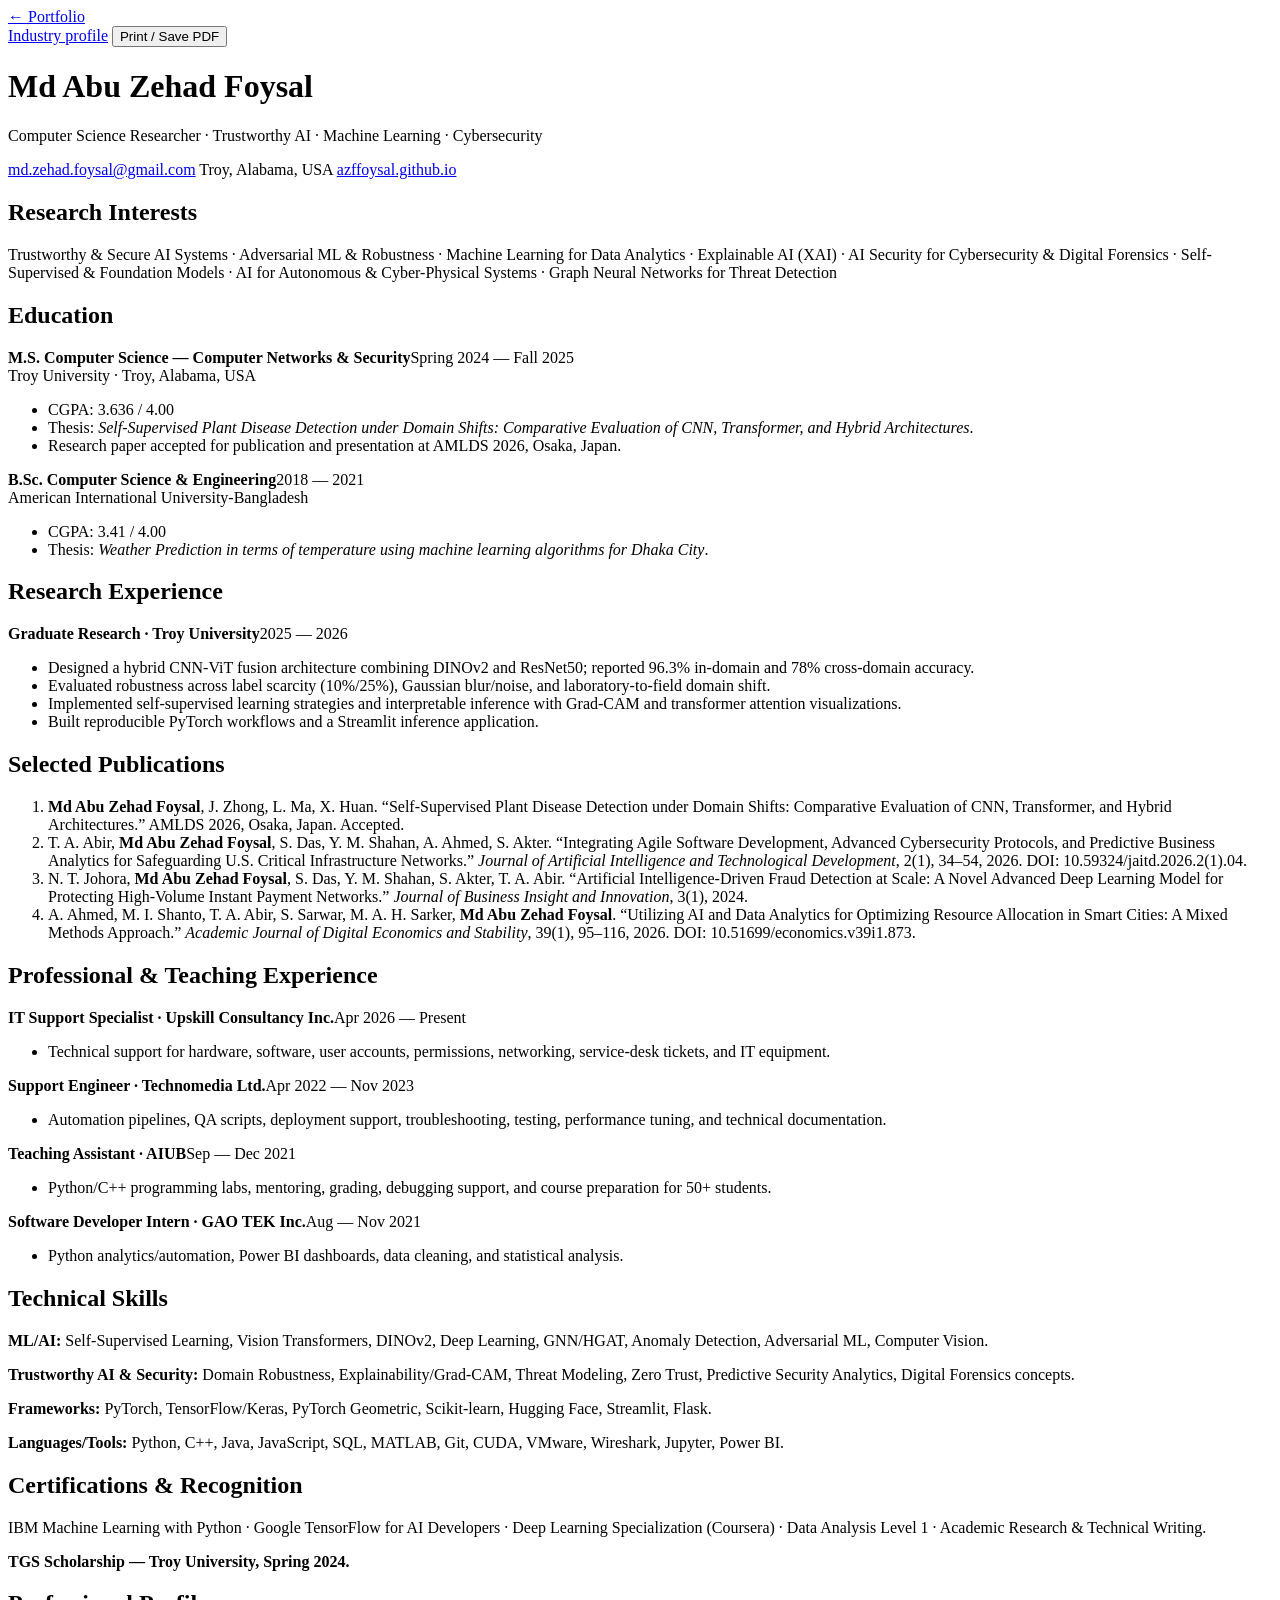
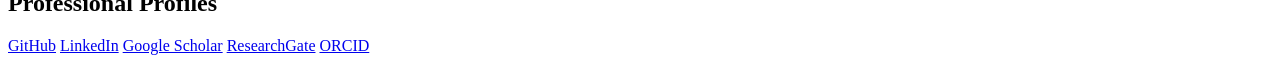
==== cv.html @ 16fb6b19 "Launch personal academic portfolio" ====
<!doctype html>
<html lang="en">
<head>
  <meta charset="utf-8">
  <meta name="viewport" content="width=device-width,initial-scale=1">
  <meta name="description" content="Academic CV of Md Abu Zehad Foysal">
  <link rel="icon" href="assets/img/favicon.svg" type="image/svg+xml">
  <link rel="stylesheet" href="assets/css/document.css">
  <title>Academic CV | Md Abu Zehad Foysal</title>
</head>
<body>
  <header class="doc-toolbar no-print">
    <a href="index.html">← Portfolio</a>
    <div>
      <a href="resume.html">Industry profile</a>
      <button onclick="window.print()">Print / Save PDF</button>
    </div>
  </header>

  <main class="document">
    <header class="doc-head">
      <div>
        <h1>Md Abu Zehad Foysal</h1>
        <p>Computer Science Researcher · Trustworthy AI · Machine Learning · Cybersecurity</p>
      </div>
      <div class="doc-contact">
        <a href="mailto:md.zehad.foysal@gmail.com">md.zehad.foysal@gmail.com</a>
        <span>Troy, Alabama, USA</span>
        <a href="https://azffoysal.github.io/">azffoysal.github.io</a>
      </div>
    </header>

    <section>
      <h2>Research Interests</h2>
      <p>Trustworthy & Secure AI Systems · Adversarial ML & Robustness · Machine Learning for Data Analytics · Explainable AI (XAI) · AI Security for Cybersecurity & Digital Forensics · Self-Supervised & Foundation Models · AI for Autonomous & Cyber-Physical Systems · Graph Neural Networks for Threat Detection</p>
    </section>

    <section>
      <h2>Education</h2>
      <div class="entry">
        <div class="entry-head"><strong>M.S. Computer Science — Computer Networks & Security</strong><span>Spring 2024 — Fall 2025</span></div>
        <div class="sub">Troy University · Troy, Alabama, USA</div>
        <ul>
          <li>CGPA: 3.636 / 4.00</li>
          <li>Thesis: <em>Self-Supervised Plant Disease Detection under Domain Shifts: Comparative Evaluation of CNN, Transformer, and Hybrid Architectures</em>.</li>
          <li>Research paper accepted for publication and presentation at AMLDS 2026, Osaka, Japan.</li>
        </ul>
      </div>

      <div class="entry">
        <div class="entry-head"><strong>B.Sc. Computer Science & Engineering</strong><span>2018 — 2021</span></div>
        <div class="sub">American International University-Bangladesh</div>
        <ul>
          <li>CGPA: 3.41 / 4.00</li>
          <li>Thesis: <em>Weather Prediction in terms of temperature using machine learning algorithms for Dhaka City</em>.</li>
        </ul>
      </div>
    </section>

    <section>
      <h2>Research Experience</h2>
      <div class="entry">
        <div class="entry-head"><strong>Graduate Research · Troy University</strong><span>2025 — 2026</span></div>
        <ul>
          <li>Designed a hybrid CNN-ViT fusion architecture combining DINOv2 and ResNet50; reported 96.3% in-domain and 78% cross-domain accuracy.</li>
          <li>Evaluated robustness across label scarcity (10%/25%), Gaussian blur/noise, and laboratory-to-field domain shift.</li>
          <li>Implemented self-supervised learning strategies and interpretable inference with Grad-CAM and transformer attention visualizations.</li>
          <li>Built reproducible PyTorch workflows and a Streamlit inference application.</li>
        </ul>
      </div>
    </section>

    <section>
      <h2>Selected Publications</h2>
      <ol class="pubs">
        <li><strong>Md Abu Zehad Foysal</strong>, J. Zhong, L. Ma, X. Huan. “Self-Supervised Plant Disease Detection under Domain Shifts: Comparative Evaluation of CNN, Transformer, and Hybrid Architectures.” AMLDS 2026, Osaka, Japan. Accepted.</li>
        <li>T. A. Abir, <strong>Md Abu Zehad Foysal</strong>, S. Das, Y. M. Shahan, A. Ahmed, S. Akter. “Integrating Agile Software Development, Advanced Cybersecurity Protocols, and Predictive Business Analytics for Safeguarding U.S. Critical Infrastructure Networks.” <em>Journal of Artificial Intelligence and Technological Development</em>, 2(1), 34–54, 2026. DOI: 10.59324/jaitd.2026.2(1).04.</li>
        <li>N. T. Johora, <strong>Md Abu Zehad Foysal</strong>, S. Das, Y. M. Shahan, S. Akter, T. A. Abir. “Artificial Intelligence-Driven Fraud Detection at Scale: A Novel Advanced Deep Learning Model for Protecting High-Volume Instant Payment Networks.” <em>Journal of Business Insight and Innovation</em>, 3(1), 2024.</li>
        <li>A. Ahmed, M. I. Shanto, T. A. Abir, S. Sarwar, M. A. H. Sarker, <strong>Md Abu Zehad Foysal</strong>. “Utilizing AI and Data Analytics for Optimizing Resource Allocation in Smart Cities: A Mixed Methods Approach.” <em>Academic Journal of Digital Economics and Stability</em>, 39(1), 95–116, 2026. DOI: 10.51699/economics.v39i1.873.</li>
      </ol>
    </section>

    <section>
      <h2>Professional & Teaching Experience</h2>
      <div class="entry">
        <div class="entry-head"><strong>IT Support Specialist · Upskill Consultancy Inc.</strong><span>Apr 2026 — Present</span></div>
        <ul>
          <li>Technical support for hardware, software, user accounts, permissions, networking, service-desk tickets, and IT equipment.</li>
        </ul>
      </div>
      <div class="entry">
        <div class="entry-head"><strong>Support Engineer · Technomedia Ltd.</strong><span>Apr 2022 — Nov 2023</span></div>
        <ul>
          <li>Automation pipelines, QA scripts, deployment support, troubleshooting, testing, performance tuning, and technical documentation.</li>
        </ul>
      </div>
      <div class="entry">
        <div class="entry-head"><strong>Teaching Assistant · AIUB</strong><span>Sep — Dec 2021</span></div>
        <ul>
          <li>Python/C++ programming labs, mentoring, grading, debugging support, and course preparation for 50+ students.</li>
        </ul>
      </div>
      <div class="entry">
        <div class="entry-head"><strong>Software Developer Intern · GAO TEK Inc.</strong><span>Aug — Nov 2021</span></div>
        <ul>
          <li>Python analytics/automation, Power BI dashboards, data cleaning, and statistical analysis.</li>
        </ul>
      </div>
    </section>

    <section>
      <h2>Technical Skills</h2>
      <p><strong>ML/AI:</strong> Self-Supervised Learning, Vision Transformers, DINOv2, Deep Learning, GNN/HGAT, Anomaly Detection, Adversarial ML, Computer Vision.</p>
      <p><strong>Trustworthy AI & Security:</strong> Domain Robustness, Explainability/Grad-CAM, Threat Modeling, Zero Trust, Predictive Security Analytics, Digital Forensics concepts.</p>
      <p><strong>Frameworks:</strong> PyTorch, TensorFlow/Keras, PyTorch Geometric, Scikit-learn, Hugging Face, Streamlit, Flask.</p>
      <p><strong>Languages/Tools:</strong> Python, C++, Java, JavaScript, SQL, MATLAB, Git, CUDA, VMware, Wireshark, Jupyter, Power BI.</p>
    </section>

    <section>
      <h2>Certifications & Recognition</h2>
      <p>IBM Machine Learning with Python · Google TensorFlow for AI Developers · Deep Learning Specialization (Coursera) · Data Analysis Level 1 · Academic Research & Technical Writing.</p>
      <p><strong>TGS Scholarship — Troy University, Spring 2024.</strong></p>
    </section>

    <section>
      <h2>Professional Profiles</h2>
      <p class="links">
        <a href="https://github.com/AzfFoysal">GitHub</a>
        <a href="https://www.linkedin.com/in/azffoysal/">LinkedIn</a>
        <a href="https://scholar.google.com/citations?user=mBygL6QAAAAJ&hl=en">Google Scholar</a>
        <a href="https://www.researchgate.net/profile/Md-Abu-Zehad-Foysal">ResearchGate</a>
        <a href="https://orcid.org/0009-0006-9766-6598">ORCID</a>
      </p>
    </section>
  </main>
</body>
</html>
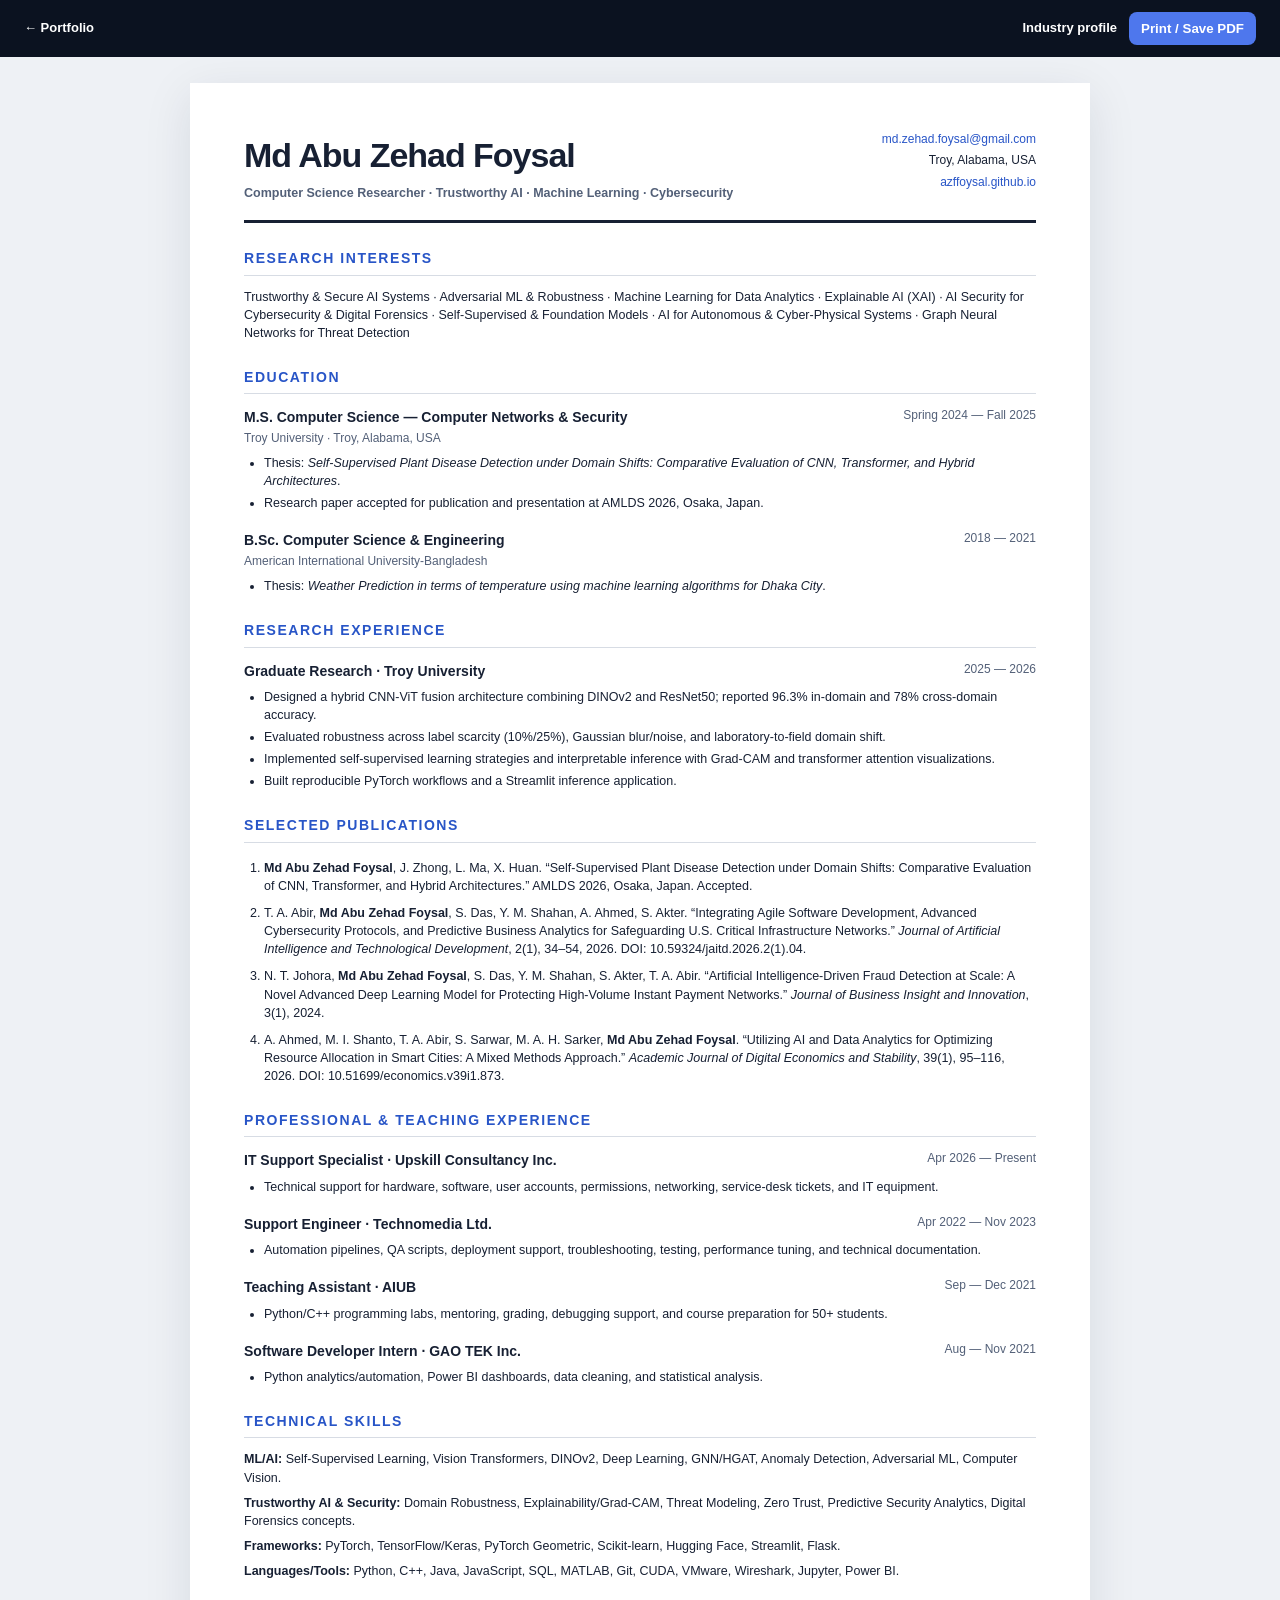
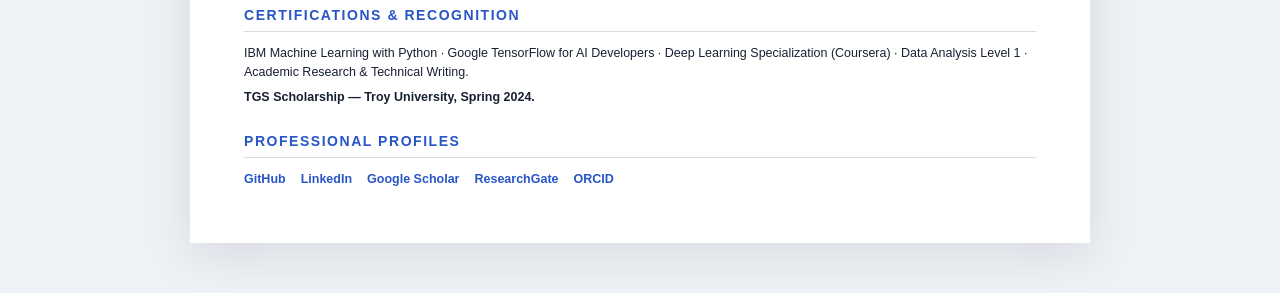
==== commit c7158d83: "Update cv.html" ====
--- a/cv.html
+++ b/cv.html
@@ -41,7 +41,7 @@
         <div class="entry-head"><strong>M.S. Computer Science — Computer Networks & Security</strong><span>Spring 2024 — Fall 2025</span></div>
         <div class="sub">Troy University · Troy, Alabama, USA</div>
         <ul>
-          <li>CGPA: 3.636 / 4.00</li>
+          
           <li>Thesis: <em>Self-Supervised Plant Disease Detection under Domain Shifts: Comparative Evaluation of CNN, Transformer, and Hybrid Architectures</em>.</li>
           <li>Research paper accepted for publication and presentation at AMLDS 2026, Osaka, Japan.</li>
         </ul>
@@ -51,7 +51,7 @@
         <div class="entry-head"><strong>B.Sc. Computer Science & Engineering</strong><span>2018 — 2021</span></div>
         <div class="sub">American International University-Bangladesh</div>
         <ul>
-          <li>CGPA: 3.41 / 4.00</li>
+          
           <li>Thesis: <em>Weather Prediction in terms of temperature using machine learning algorithms for Dhaka City</em>.</li>
         </ul>
       </div>
--- a/assets/css/document.css
+++ b/assets/css/document.css
@@ -0,0 +1 @@
+*{box-sizing:border-box}html{background:#eef1f5}body{margin:0;color:#172033;font-family:Arial,Helvetica,sans-serif;line-height:1.45}.doc-toolbar{position:sticky;top:0;z-index:5;display:flex;justify-content:space-between;align-items:center;padding:12px 24px;background:#0b1220;color:#fff}.doc-toolbar a{color:#fff;text-decoration:none;font-weight:700;font-size:13px}.doc-toolbar div{display:flex;gap:12px;align-items:center}.doc-toolbar button{border:0;background:#4e77ed;color:#fff;padding:9px 12px;border-radius:8px;font-weight:700;cursor:pointer}.document{width:min(900px,calc(100% - 26px));margin:26px auto 50px;background:#fff;padding:48px 54px;box-shadow:0 12px 45px rgba(20,31,55,.10)}.doc-head{display:flex;justify-content:space-between;gap:28px;border-bottom:3px solid #172033;padding-bottom:18px}.doc-head h1{font-size:34px;margin:0 0 4px;letter-spacing:-.03em}.doc-head p{margin:0;color:#536078;font-weight:700}.doc-contact{display:flex;flex-direction:column;align-items:flex-end;font-size:12px;gap:4px}.doc-contact a{color:#2855c7;text-decoration:none}section{margin-top:25px}h2{font-size:14px;text-transform:uppercase;letter-spacing:.11em;margin:0 0 12px;color:#2855c7;border-bottom:1px solid #d7dce4;padding-bottom:6px}.entry{margin:13px 0 18px}.entry-head{display:flex;justify-content:space-between;gap:18px;font-size:14px}.entry-head span{white-space:nowrap;color:#536078;font-size:12px}.sub{font-size:12px;color:#536078;margin-top:2px}p,li{font-size:12.5px}p{margin:7px 0}ul{margin:7px 0;padding-left:20px}li{margin:4px 0}.pubs{padding-left:20px}.pubs li{margin:9px 0}.links{display:flex;gap:15px;flex-wrap:wrap}.links a{color:#2855c7;font-weight:700;text-decoration:none}@media(max-width:700px){.document{padding:28px 22px}.doc-head{flex-direction:column}.doc-contact{align-items:flex-start}.entry-head{flex-direction:column;gap:2px}.doc-toolbar{padding:10px 13px}.doc-toolbar div a{display:none}}@media print{@page{size:letter;margin:.55in}html{background:#fff}.no-print{display:none!important}.document{width:auto;margin:0;padding:0;box-shadow:none}.doc-head h1{font-size:28px}section{break-inside:avoid;margin-top:16px}p,li{font-size:10.5pt}.entry-head{font-size:11pt}.entry-head span,.sub,.doc-contact{font-size:9.5pt}}
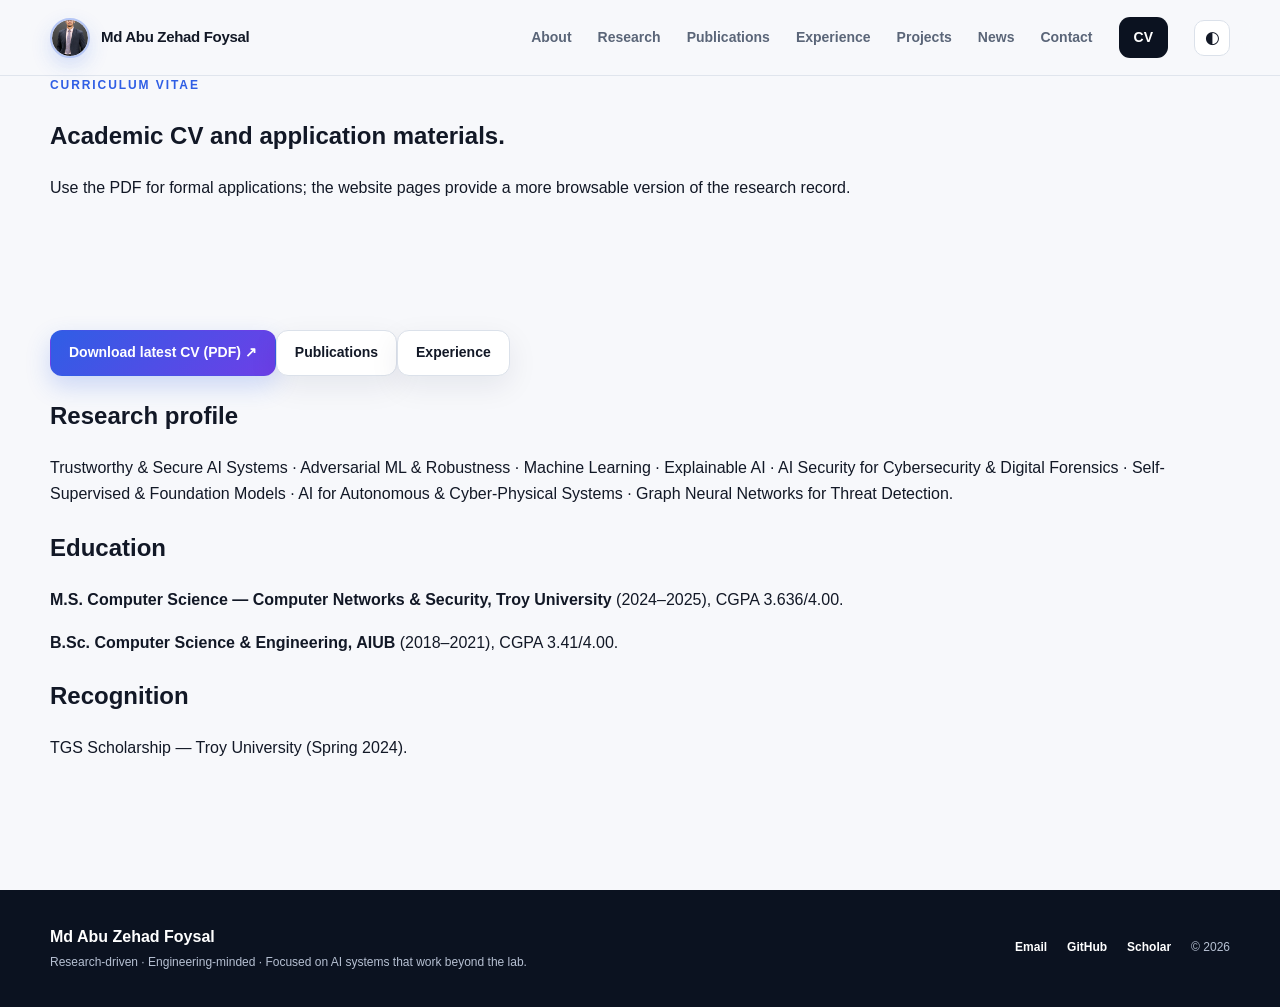
==== commit c2d61344: "Add files via upload" ====
--- a/cv.html
+++ b/cv.html
@@ -1,137 +1,15 @@
 <!doctype html>
-<html lang="en">
+<html lang="en" data-theme="light">
 <head>
-  <meta charset="utf-8">
-  <meta name="viewport" content="width=device-width,initial-scale=1">
-  <meta name="description" content="Academic CV of Md Abu Zehad Foysal">
-  <link rel="icon" href="assets/img/favicon.svg" type="image/svg+xml">
-  <link rel="stylesheet" href="assets/css/document.css">
-  <title>Academic CV | Md Abu Zehad Foysal</title>
-</head>
-<body>
-  <header class="doc-toolbar no-print">
-    <a href="index.html">← Portfolio</a>
-    <div>
-      <a href="resume.html">Industry profile</a>
-      <button onclick="window.print()">Print / Save PDF</button>
-    </div>
-  </header>
-
-  <main class="document">
-    <header class="doc-head">
-      <div>
-        <h1>Md Abu Zehad Foysal</h1>
-        <p>Computer Science Researcher · Trustworthy AI · Machine Learning · Cybersecurity</p>
-      </div>
-      <div class="doc-contact">
-        <a href="mailto:md.zehad.foysal@gmail.com">md.zehad.foysal@gmail.com</a>
-        <span>Troy, Alabama, USA</span>
-        <a href="https://azffoysal.github.io/">azffoysal.github.io</a>
-      </div>
-    </header>
-
-    <section>
-      <h2>Research Interests</h2>
-      <p>Trustworthy & Secure AI Systems · Adversarial ML & Robustness · Machine Learning for Data Analytics · Explainable AI (XAI) · AI Security for Cybersecurity & Digital Forensics · Self-Supervised & Foundation Models · AI for Autonomous & Cyber-Physical Systems · Graph Neural Networks for Threat Detection</p>
-    </section>
-
-    <section>
-      <h2>Education</h2>
-      <div class="entry">
-        <div class="entry-head"><strong>M.S. Computer Science — Computer Networks & Security</strong><span>Spring 2024 — Fall 2025</span></div>
-        <div class="sub">Troy University · Troy, Alabama, USA</div>
-        <ul>
-          
-          <li>Thesis: <em>Self-Supervised Plant Disease Detection under Domain Shifts: Comparative Evaluation of CNN, Transformer, and Hybrid Architectures</em>.</li>
-          <li>Research paper accepted for publication and presentation at AMLDS 2026, Osaka, Japan.</li>
-        </ul>
-      </div>
-
-      <div class="entry">
-        <div class="entry-head"><strong>B.Sc. Computer Science & Engineering</strong><span>2018 — 2021</span></div>
-        <div class="sub">American International University-Bangladesh</div>
-        <ul>
-          
-          <li>Thesis: <em>Weather Prediction in terms of temperature using machine learning algorithms for Dhaka City</em>.</li>
-        </ul>
-      </div>
-    </section>
-
-    <section>
-      <h2>Research Experience</h2>
-      <div class="entry">
-        <div class="entry-head"><strong>Graduate Research · Troy University</strong><span>2025 — 2026</span></div>
-        <ul>
-          <li>Designed a hybrid CNN-ViT fusion architecture combining DINOv2 and ResNet50; reported 96.3% in-domain and 78% cross-domain accuracy.</li>
-          <li>Evaluated robustness across label scarcity (10%/25%), Gaussian blur/noise, and laboratory-to-field domain shift.</li>
-          <li>Implemented self-supervised learning strategies and interpretable inference with Grad-CAM and transformer attention visualizations.</li>
-          <li>Built reproducible PyTorch workflows and a Streamlit inference application.</li>
-        </ul>
-      </div>
-    </section>
-
-    <section>
-      <h2>Selected Publications</h2>
-      <ol class="pubs">
-        <li><strong>Md Abu Zehad Foysal</strong>, J. Zhong, L. Ma, X. Huan. “Self-Supervised Plant Disease Detection under Domain Shifts: Comparative Evaluation of CNN, Transformer, and Hybrid Architectures.” AMLDS 2026, Osaka, Japan. Accepted.</li>
-        <li>T. A. Abir, <strong>Md Abu Zehad Foysal</strong>, S. Das, Y. M. Shahan, A. Ahmed, S. Akter. “Integrating Agile Software Development, Advanced Cybersecurity Protocols, and Predictive Business Analytics for Safeguarding U.S. Critical Infrastructure Networks.” <em>Journal of Artificial Intelligence and Technological Development</em>, 2(1), 34–54, 2026. DOI: 10.59324/jaitd.2026.2(1).04.</li>
-        <li>N. T. Johora, <strong>Md Abu Zehad Foysal</strong>, S. Das, Y. M. Shahan, S. Akter, T. A. Abir. “Artificial Intelligence-Driven Fraud Detection at Scale: A Novel Advanced Deep Learning Model for Protecting High-Volume Instant Payment Networks.” <em>Journal of Business Insight and Innovation</em>, 3(1), 2024.</li>
-        <li>A. Ahmed, M. I. Shanto, T. A. Abir, S. Sarwar, M. A. H. Sarker, <strong>Md Abu Zehad Foysal</strong>. “Utilizing AI and Data Analytics for Optimizing Resource Allocation in Smart Cities: A Mixed Methods Approach.” <em>Academic Journal of Digital Economics and Stability</em>, 39(1), 95–116, 2026. DOI: 10.51699/economics.v39i1.873.</li>
-      </ol>
-    </section>
-
-    <section>
-      <h2>Professional & Teaching Experience</h2>
-      <div class="entry">
-        <div class="entry-head"><strong>IT Support Specialist · Upskill Consultancy Inc.</strong><span>Apr 2026 — Present</span></div>
-        <ul>
-          <li>Technical support for hardware, software, user accounts, permissions, networking, service-desk tickets, and IT equipment.</li>
-        </ul>
-      </div>
-      <div class="entry">
-        <div class="entry-head"><strong>Support Engineer · Technomedia Ltd.</strong><span>Apr 2022 — Nov 2023</span></div>
-        <ul>
-          <li>Automation pipelines, QA scripts, deployment support, troubleshooting, testing, performance tuning, and technical documentation.</li>
-        </ul>
-      </div>
-      <div class="entry">
-        <div class="entry-head"><strong>Teaching Assistant · AIUB</strong><span>Sep — Dec 2021</span></div>
-        <ul>
-          <li>Python/C++ programming labs, mentoring, grading, debugging support, and course preparation for 50+ students.</li>
-        </ul>
-      </div>
-      <div class="entry">
-        <div class="entry-head"><strong>Software Developer Intern · GAO TEK Inc.</strong><span>Aug — Nov 2021</span></div>
-        <ul>
-          <li>Python analytics/automation, Power BI dashboards, data cleaning, and statistical analysis.</li>
-        </ul>
-      </div>
-    </section>
-
-    <section>
-      <h2>Technical Skills</h2>
-      <p><strong>ML/AI:</strong> Self-Supervised Learning, Vision Transformers, DINOv2, Deep Learning, GNN/HGAT, Anomaly Detection, Adversarial ML, Computer Vision.</p>
-      <p><strong>Trustworthy AI & Security:</strong> Domain Robustness, Explainability/Grad-CAM, Threat Modeling, Zero Trust, Predictive Security Analytics, Digital Forensics concepts.</p>
-      <p><strong>Frameworks:</strong> PyTorch, TensorFlow/Keras, PyTorch Geometric, Scikit-learn, Hugging Face, Streamlit, Flask.</p>
-      <p><strong>Languages/Tools:</strong> Python, C++, Java, JavaScript, SQL, MATLAB, Git, CUDA, VMware, Wireshark, Jupyter, Power BI.</p>
-    </section>
-
-    <section>
-      <h2>Certifications & Recognition</h2>
-      <p>IBM Machine Learning with Python · Google TensorFlow for AI Developers · Deep Learning Specialization (Coursera) · Data Analysis Level 1 · Academic Research & Technical Writing.</p>
-      <p><strong>TGS Scholarship — Troy University, Spring 2024.</strong></p>
-    </section>
-
-    <section>
-      <h2>Professional Profiles</h2>
-      <p class="links">
-        <a href="https://github.com/AzfFoysal">GitHub</a>
-        <a href="https://www.linkedin.com/in/azffoysal/">LinkedIn</a>
-        <a href="https://scholar.google.com/citations?user=mBygL6QAAAAJ&hl=en">Google Scholar</a>
-        <a href="https://www.researchgate.net/profile/Md-Abu-Zehad-Foysal">ResearchGate</a>
-        <a href="https://orcid.org/0009-0006-9766-6598">ORCID</a>
-      </p>
-    </section>
-  </main>
-</body>
-</html>
+<meta charset="utf-8"><meta name="viewport" content="width=device-width,initial-scale=1">
+<meta name="theme-color" content="#0b1220"><meta name="description" content="Academic CV and downloadable résumé of Md Abu Zehad Foysal."><meta name="author" content="Md Abu Zehad Foysal">
+<meta property="og:title" content="CV | Md Abu Zehad Foysal"><meta property="og:description" content="Academic CV and downloadable résumé of Md Abu Zehad Foysal."><meta property="og:type" content="website"><meta property="og:image" content="https://azffoysal.github.io/assets/img/md-abu-zehad-foysal.png">
+<link rel="icon" href="assets/img/favicon.svg" type="image/svg+xml"><link rel="stylesheet" href="assets/css/styles.css?v=20261118"><title>CV | Md Abu Zehad Foysal</title>
+</head><body data-page="cv"><a class="skip-link" href="#main">Skip to content</a>
+<header class="site-header"><div class="nav-wrap container">
+<a class="brand" href="index.html" aria-label="Md Abu Zehad Foysal — About"><span class="brand-mark"><img src="assets/img/md-abu-zehad-foysal.png" alt=""></span><span class="brand-text">Md Abu Zehad Foysal</span></a>
+<button class="nav-toggle" type="button" aria-expanded="false" aria-controls="site-nav" aria-label="Open navigation"><span></span><span></span><span></span></button>
+<nav class="site-nav" id="site-nav" aria-label="Primary navigation"><a data-nav="about" href="index.html">About</a><a data-nav="research" href="research.html">Research</a><a data-nav="publications" href="publications.html">Publications</a><a data-nav="experience" href="experience.html">Experience</a><a data-nav="projects" href="projects.html">Projects</a><a data-nav="news" href="news.html">News</a><a data-nav="contact" href="contact.html">Contact</a><a class="nav-cv" href="cv.html">CV</a><button class="theme-toggle" type="button" aria-label="Toggle light and dark theme">◐</button></nav>
+</div></header><main id="main"><section class="page-hero"><div class="container"><p class="eyebrow">Curriculum Vitae</p><h1>Academic CV and application materials.</h1><p class="page-lead">Use the PDF for formal applications; the website pages provide a more browsable version of the research record.</p></div></section>
+<section class="section"><div class="container"><div class="cv-actions"><a class="btn btn-primary" href="assets/docs/Zehad_Foysal_CV.pdf" target="_blank">Download latest CV (PDF) ↗</a><a class="btn btn-secondary" href="publications.html">Publications</a><a class="btn btn-secondary" href="experience.html">Experience</a></div><div class="cv-summary"><h2>Research profile</h2><p>Trustworthy & Secure AI Systems · Adversarial ML & Robustness · Machine Learning · Explainable AI · AI Security for Cybersecurity & Digital Forensics · Self-Supervised & Foundation Models · AI for Autonomous & Cyber-Physical Systems · Graph Neural Networks for Threat Detection.</p><h2>Education</h2><p><strong>M.S. Computer Science — Computer Networks & Security, Troy University</strong> (2024–2025), CGPA 3.636/4.00.</p><p><strong>B.Sc. Computer Science & Engineering, AIUB</strong> (2018–2021), CGPA 3.41/4.00.</p><h2>Recognition</h2><p>TGS Scholarship — Troy University (Spring 2024).</p></div></div></section>
+</main><footer class="site-footer"><div class="container footer-inner"><div><strong>Md Abu Zehad Foysal</strong><p>Research-driven · Engineering-minded · Focused on AI systems that work beyond the lab.</p></div><div class="footer-right"><a href="mailto:md.zehad.foysal@gmail.com">Email</a><a href="https://github.com/AzfFoysal" target="_blank" rel="noopener">GitHub</a><a href="https://scholar.google.com/citations?user=mBygL6QAAAAJ&hl=en" target="_blank" rel="noopener">Scholar</a><span>© <span id="year"></span></span></div></div></footer><script src="assets/js/main.js?v=20261118"></script></body></html>
--- a/assets/css/styles.css
+++ b/assets/css/styles.css
@@ -0,0 +1,373 @@
+/* ---------- Design tokens ---------- */
+:root {
+  --bg: #f7f8fb;
+  --surface: #ffffff;
+  --surface-2: #f0f3f8;
+  --text: #121826;
+  --muted: #5a6578;
+  --line: #dbe1ea;
+  --primary: #2f5ee5;
+  --primary-2: #6d3fe7;
+  --dark: #0b1220;
+  --dark-2: #111a2d;
+  --dark-text: #f5f7fb;
+  --dark-muted: #b6c0d2;
+  --success: #14966c;
+  --shadow: 0 18px 60px rgba(13, 28, 60, .10);
+  --shadow-sm: 0 10px 30px rgba(13, 28, 60, .08);
+  --radius: 22px;
+  --radius-sm: 14px;
+  --max: 1180px;
+  --header-h: 76px;
+}
+
+html[data-theme="dark"] {
+  --bg: #0c111b;
+  --surface: #111827;
+  --surface-2: #151d2c;
+  --text: #f3f6fb;
+  --muted: #a9b4c7;
+  --line: #273246;
+  --primary: #7da1ff;
+  --primary-2: #a786ff;
+  --shadow: 0 18px 60px rgba(0,0,0,.35);
+  --shadow-sm: 0 10px 30px rgba(0,0,0,.30);
+}
+
+* { box-sizing: border-box; }
+html { scroll-behavior: smooth; scroll-padding-top: calc(var(--header-h) + 18px); }
+.page-top-anchor { position: absolute; top: 0; left: 0; width: 1px; height: 1px; pointer-events: none; }
+body {
+  margin: 0;
+  font-family: Inter, ui-sans-serif, -apple-system, BlinkMacSystemFont, "Segoe UI", Roboto, Helvetica, Arial, sans-serif;
+  background: var(--bg);
+  color: var(--text);
+  line-height: 1.65;
+  -webkit-font-smoothing: antialiased;
+}
+img { max-width: 100%; display: block; }
+a { color: inherit; text-decoration: none; }
+button, a { -webkit-tap-highlight-color: transparent; }
+::selection { background: rgba(47, 94, 229, .18); }
+
+.container { width: min(var(--max), calc(100% - 40px)); margin-inline: auto; }
+.section { position: relative; padding: 112px 0; overflow: hidden; }
+.section-soft { background: var(--surface-2); }
+.section-dark { background: var(--dark); color: var(--dark-text); }
+.center { text-align: center; margin-top: 40px; }
+
+.skip-link {
+  position: fixed; left: 16px; top: -80px; z-index: 9999;
+  background: var(--dark); color: white; padding: 10px 14px; border-radius: 10px;
+}
+.skip-link:focus { top: 16px; }
+
+.site-header {
+  position: sticky; top: 0; z-index: 1000; height: var(--header-h);
+  background: color-mix(in srgb, var(--bg) 86%, transparent);
+  border-bottom: 1px solid color-mix(in srgb, var(--line) 80%, transparent);
+  backdrop-filter: blur(18px);
+}
+.nav-wrap { height: 100%; display: flex; align-items: center; justify-content: space-between; }
+.brand { display: flex; align-items: center; gap: 11px; font-weight: 800; letter-spacing: -.02em; }
+.brand-mark {
+  display: inline-block; width: 40px; height: 40px; border-radius: 50%; overflow: hidden;
+  background: var(--surface-2); border: 2px solid color-mix(in srgb, var(--primary) 35%, var(--surface));
+  box-shadow: 0 8px 20px rgba(47, 94, 229, .18); flex: 0 0 auto;
+}
+.brand-mark img {
+  width: 100%;
+  height: 100%;
+  object-fit: cover;
+  object-position: 50% 80%;
+  border-radius: 50%;
+}
+.brand-text { font-size: 15px; }
+.site-nav { display: flex; align-items: center; gap: 26px; font-size: 14px; font-weight: 650; }
+.site-nav a { color: var(--muted); transition: color .2s ease; }
+.site-nav a:hover, .site-nav a.active { color: var(--text); }
+.site-nav .nav-cv {
+  color: white; background: var(--dark); padding: 9px 15px; border-radius: 11px;
+}
+html[data-theme="dark"] .site-nav .nav-cv { color: var(--dark); background: white; }
+.theme-toggle {
+  width: 36px; height: 36px; border-radius: 10px; border: 1px solid var(--line);
+  color: var(--text); background: var(--surface); cursor: pointer; font-size: 17px;
+}
+.nav-toggle { display: none; background: transparent; border: 0; padding: 6px; cursor: pointer; }
+.nav-toggle span { display: block; width: 24px; height: 2px; background: var(--text); margin: 5px; border-radius: 2px; }
+
+.hero { padding-top: 86px; min-height: 760px; display: grid; align-items: center; }
+.hero-grid { display: grid; grid-template-columns: 1.2fr .8fr; align-items: center; gap: 76px; position: relative; z-index: 1; }
+.hero-glow {
+  position: absolute; border-radius: 50%; filter: blur(2px); opacity: .55; pointer-events: none;
+}
+.hero-glow-1 {
+  width: 560px; height: 560px; right: -220px; top: -150px;
+  background: radial-gradient(circle, rgba(47,94,229,.18), transparent 68%);
+}
+.hero-glow-2 {
+  width: 520px; height: 520px; left: -260px; bottom: -200px;
+  background: radial-gradient(circle, rgba(109,63,231,.12), transparent 70%);
+}
+.eyebrow {
+  margin: 0 0 14px; color: var(--primary); text-transform: uppercase; letter-spacing: .16em;
+  font-size: 12px; font-weight: 800;
+}
+.hero h1, .section-heading h2 {
+  margin: 0; letter-spacing: -.045em; line-height: 1.04;
+}
+.hero h1 { font-size: clamp(48px, 7vw, 82px); max-width: 880px; }
+.hero h1 span {
+  background: linear-gradient(135deg, var(--primary), var(--primary-2));
+  -webkit-background-clip: text; background-clip: text; color: transparent;
+}
+.hero-role { margin: 16px 0 0; font-size: 23px; font-weight: 720; color: var(--muted); }
+.hero-lead { max-width: 730px; margin: 24px 0; color: var(--muted); font-size: 18px; }
+.availability {
+  display: inline-flex; align-items: flex-start; gap: 10px; max-width: 720px;
+  color: var(--muted); font-size: 14px; margin-bottom: 28px;
+}
+.status-dot {
+  width: 10px; height: 10px; border-radius: 50%; background: var(--success); margin-top: 6px;
+  box-shadow: 0 0 0 5px color-mix(in srgb, var(--success) 16%, transparent);
+}
+.hero-actions { display: flex; flex-wrap: wrap; gap: 12px; margin: 0 0 24px; }
+.btn {
+  display: inline-flex; align-items: center; justify-content: center; min-height: 46px;
+  padding: 0 18px; border-radius: 12px; font-size: 14px; font-weight: 780;
+  border: 1px solid transparent; transition: transform .2s ease, box-shadow .2s ease, background .2s ease;
+}
+.btn:hover { transform: translateY(-2px); }
+.btn-primary { background: linear-gradient(135deg, var(--primary), var(--primary-2)); color: white; box-shadow: 0 10px 24px rgba(47,94,229,.22); }
+.btn-secondary { background: var(--surface); border-color: var(--line); color: var(--text); box-shadow: var(--shadow-sm); }
+.btn-ghost { color: var(--muted); border-color: transparent; }
+.btn-light { background: white; color: var(--dark); }
+.btn-outline-light { border-color: rgba(255,255,255,.28); color: white; }
+.social-row { display: flex; flex-wrap: wrap; gap: 18px; font-size: 13px; font-weight: 700; color: var(--muted); }
+.social-row a:hover { color: var(--primary); }
+
+.hero-portrait { position: relative; justify-self: end; width: min(100%, 420px); }
+.portrait-frame {
+  position: relative; overflow: hidden; border-radius: 34px 34px 22px 22px;
+  background: linear-gradient(180deg, #dce3f0, #c3ccda);
+  box-shadow: var(--shadow);
+  aspect-ratio: .78;
+}
+.portrait-frame::after {
+  content: ""; position: absolute; inset: 0; box-shadow: inset 0 0 0 1px rgba(255,255,255,.3); pointer-events: none;
+}
+.portrait-frame img {
+  width: 100%; height: 100%; object-fit: cover; object-position: 50% 26%;
+}
+.portrait-card {
+  position: absolute; left: -44px; bottom: 28px; width: 270px; padding: 16px 18px;
+  background: color-mix(in srgb, var(--surface) 90%, transparent); border: 1px solid var(--line);
+  backdrop-filter: blur(16px); border-radius: 16px; box-shadow: var(--shadow-sm);
+}
+.portrait-card strong, .portrait-card span { display: block; }
+.portrait-card strong { font-size: 14px; }
+.portrait-card span { font-size: 12px; color: var(--muted); margin-top: 3px; }
+
+.results-strip {
+  position: relative; z-index: 2; margin-top: 64px; display: grid; grid-template-columns: repeat(4, 1fr);
+  background: var(--surface); border: 1px solid var(--line); border-radius: var(--radius); box-shadow: var(--shadow-sm);
+}
+.result-item { padding: 25px 26px; border-right: 1px solid var(--line); }
+.result-item:last-child { border-right: 0; }
+.result-item strong { display: block; font-size: 26px; letter-spacing: -.03em; }
+.result-item span { color: var(--muted); font-size: 12px; display: block; margin-top: 4px; }
+
+.two-col, .skills-layout { display: grid; grid-template-columns: .78fr 1.22fr; gap: 90px; align-items: start; }
+.section-heading h2 { font-size: clamp(38px, 5vw, 62px); max-width: 800px; }
+.section-intro { max-width: 740px; color: var(--muted); font-size: 17px; margin: 20px 0 0; }
+.section-dark .section-intro { color: var(--dark-muted); }
+.about-copy { font-size: 17px; color: var(--muted); }
+.about-copy p:first-child { margin-top: 4px; }
+.mini-grid { display: grid; grid-template-columns: 1fr 1fr; gap: 18px; margin-top: 36px; }
+.mini-grid > div { padding-top: 14px; border-top: 1px solid var(--line); }
+.mini-label { display: block; text-transform: uppercase; letter-spacing: .12em; font-size: 10px; color: var(--muted); margin-bottom: 4px; }
+.mini-grid strong { color: var(--text); font-size: 14px; }
+
+.featured-research {
+  margin-top: 48px; padding: 38px; border: 1px solid var(--line); border-radius: 28px;
+  background: linear-gradient(135deg, color-mix(in srgb, var(--surface) 94%, var(--primary) 6%), var(--surface));
+  box-shadow: var(--shadow-sm);
+}
+.featured-top { display: flex; align-items: flex-start; justify-content: space-between; gap: 28px; }
+.tag {
+  display: inline-flex; align-items: center; padding: 7px 10px; border-radius: 999px;
+  background: color-mix(in srgb, var(--primary) 10%, transparent); color: var(--primary);
+  font-weight: 780; font-size: 11px; letter-spacing: .03em;
+}
+.featured-research h3 { font-size: clamp(27px, 3.6vw, 43px); line-height: 1.13; letter-spacing: -.035em; margin: 16px 0 14px; max-width: 850px; }
+.featured-research p { color: var(--muted); max-width: 900px; }
+.arrow-link { color: var(--primary); font-weight: 800; font-size: 13px; white-space: nowrap; }
+.research-metrics {
+  display: grid; grid-template-columns: repeat(5,1fr); gap: 1px; background: var(--line);
+  border: 1px solid var(--line); overflow: hidden; border-radius: 16px; margin-top: 28px;
+}
+.research-metrics > div { background: var(--surface); padding: 19px 17px; }
+.research-metrics strong { display: block; font-size: 22px; letter-spacing: -.03em; }
+.research-metrics span { color: var(--muted); font-size: 11px; display: block; margin-top: 3px; }
+.research-detail-grid { display: grid; grid-template-columns: repeat(3, 1fr); gap: 26px; margin-top: 32px; }
+.research-detail-grid h4 { margin: 0 0 6px; font-size: 13px; }
+.research-detail-grid p { margin: 0; font-size: 14px; }
+
+.research-cards { display: grid; grid-template-columns: repeat(4, 1fr); gap: 18px; margin-top: 24px; }
+.card {
+  padding: 26px; background: var(--surface); border: 1px solid var(--line); border-radius: var(--radius-sm);
+  transition: transform .22s ease, box-shadow .22s ease, border-color .22s ease;
+}
+.card:hover, .project-card:hover { transform: translateY(-4px); box-shadow: var(--shadow-sm); border-color: color-mix(in srgb, var(--primary) 35%, var(--line)); }
+.card-icon { color: var(--primary); font-weight: 850; font-size: 12px; letter-spacing: .08em; }
+.card h3 { margin: 28px 0 10px; font-size: 20px; line-height: 1.2; }
+.card p { color: var(--muted); font-size: 14px; }
+.chip-row { display: flex; flex-wrap: wrap; gap: 6px; margin-top: 18px; }
+.chip-row span {
+  border: 1px solid var(--line); color: var(--muted); padding: 5px 8px; border-radius: 999px; font-size: 10px; font-weight: 680;
+}
+
+.section-dark .eyebrow { color: #9eb6ff; }
+.publication-list { margin-top: 50px; border-top: 1px solid rgba(255,255,255,.13); }
+.publication {
+  display: grid; grid-template-columns: 105px 1fr; gap: 28px; padding: 34px 0;
+  border-bottom: 1px solid rgba(255,255,255,.13);
+}
+.pub-year { color: #9eb6ff; font-size: 14px; font-weight: 850; }
+.pub-kicker { color: var(--dark-muted); font-size: 11px; font-weight: 750; text-transform: uppercase; letter-spacing: .12em; }
+.publication h3 { margin: 7px 0 10px; font-size: 23px; line-height: 1.28; letter-spacing: -.018em; }
+.publication p { color: var(--dark-muted); margin: 8px 0; font-size: 14px; }
+.publication .pub-authors { color: #e3e9f5; }
+.pub-result { padding-left: 13px; border-left: 2px solid #789eff; }
+.pub-links { display: flex; gap: 16px; margin-top: 14px; }
+.pub-links a { color: #a9bfff; font-weight: 800; font-size: 13px; }
+.pub-footer { display: flex; justify-content: space-between; align-items: center; gap: 30px; margin-top: 42px; }
+.pub-footer p { color: var(--dark-muted); max-width: 620px; }
+.pub-footer > div { display: flex; gap: 10px; }
+
+.timeline { margin-top: 48px; }
+.timeline-item {
+  display: grid; grid-template-columns: 200px 1fr; gap: 42px; padding: 32px 0; border-top: 1px solid var(--line);
+}
+.timeline-date { color: var(--muted); font-size: 12px; font-weight: 750; text-transform: uppercase; letter-spacing: .08em; }
+.timeline-body h3 { margin: 0; font-size: 22px; letter-spacing: -.02em; }
+.timeline-body h3 span { color: var(--muted); font-weight: 650; }
+.timeline-body > p { margin: 3px 0 10px; color: var(--muted); }
+.timeline-body ul { margin: 14px 0 0; padding-left: 18px; color: var(--muted); }
+.timeline-body li { margin: 6px 0; }
+
+.project-grid { display: grid; grid-template-columns: 1fr 1fr; gap: 18px; margin-top: 48px; }
+.project-card {
+  display: grid; grid-template-columns: 54px 1fr; gap: 16px; min-height: 270px;
+  padding: 28px; border: 1px solid var(--line); border-radius: var(--radius); background: var(--surface);
+  transition: transform .22s ease, box-shadow .22s ease, border-color .22s ease;
+}
+.project-featured {
+  grid-column: 1 / -1; min-height: auto;
+  background: linear-gradient(135deg, color-mix(in srgb, var(--surface) 92%, var(--primary) 8%), var(--surface));
+}
+.project-number { color: var(--primary); font-size: 12px; font-weight: 850; letter-spacing: .08em; padding-top: 6px; }
+.project-content h3 { font-size: 24px; margin: 18px 0 10px; letter-spacing: -.02em; line-height: 1.2; }
+.project-content p { color: var(--muted); font-size: 14px; max-width: 800px; }
+
+.skills-groups { border-top: 1px solid var(--line); }
+.skill-group { padding: 25px 0; border-bottom: 1px solid var(--line); }
+.skill-group h3 { margin: 0 0 7px; font-size: 17px; }
+.skill-group p { color: var(--muted); margin: 0; }
+
+.education-grid { display: grid; grid-template-columns: 1fr 1fr; gap: 18px; margin-top: 48px; }
+.education-card { padding: 30px; background: var(--surface); border: 1px solid var(--line); border-radius: var(--radius); }
+.edu-date { color: var(--primary); font-size: 11px; font-weight: 800; text-transform: uppercase; letter-spacing: .10em; }
+.education-card h3 { font-size: 25px; margin: 14px 0 5px; line-height: 1.2; }
+.edu-school { color: var(--muted); margin-top: 0; }
+.education-card p { color: var(--muted); font-size: 14px; }
+.award {
+  display: flex; align-items: center; justify-content: space-between; gap: 20px; margin-top: 18px;
+  padding: 20px 24px; border: 1px solid var(--line); border-radius: 16px; background: var(--surface);
+}
+.award span { color: var(--primary); text-transform: uppercase; font-size: 10px; letter-spacing: .12em; font-weight: 850; }
+
+.contact-section { background: var(--surface); }
+.contact-grid { display: grid; grid-template-columns: 1.05fr .95fr; gap: 90px; align-items: start; }
+.contact-links { border-top: 1px solid var(--line); }
+.contact-links a {
+  display: flex; justify-content: space-between; gap: 22px; padding: 20px 0; border-bottom: 1px solid var(--line);
+}
+.contact-links a span { color: var(--muted); font-size: 13px; }
+.contact-links a strong { font-size: 13px; text-align: right; }
+.contact-links a:hover strong { color: var(--primary); }
+
+.site-footer { padding: 34px 0; background: var(--dark); color: white; }
+.footer-inner { display: flex; justify-content: space-between; align-items: center; gap: 30px; }
+.footer-inner p { margin: 3px 0 0; color: var(--dark-muted); font-size: 12px; }
+.footer-right { display: flex; align-items: center; gap: 20px; font-size: 12px; color: var(--dark-muted); }
+.footer-right a { color: white; font-weight: 700; }
+
+.reveal { opacity: 0; transform: translateY(16px); transition: opacity .55s ease, transform .55s ease; }
+.reveal.visible { opacity: 1; transform: translateY(0); }
+
+@media (prefers-reduced-motion: reduce) {
+  html { scroll-behavior: auto; }
+  .reveal { opacity: 1; transform: none; transition: none; }
+  .btn, .card, .project-card { transition: none; }
+}
+
+@media (max-width: 980px) {
+  .site-nav {
+    display: none; position: absolute; top: calc(var(--header-h) - 1px); left: 20px; right: 20px;
+    padding: 18px; background: var(--surface); border: 1px solid var(--line); border-radius: 16px;
+    box-shadow: var(--shadow); flex-direction: column; align-items: stretch; gap: 6px;
+  }
+  .site-nav.open { display: flex; }
+  .site-nav a { padding: 10px 8px; }
+  .site-nav .nav-cv { text-align: center; }
+  .theme-toggle { margin-top: 6px; width: 100%; }
+  .nav-toggle { display: block; }
+
+  .hero-grid { grid-template-columns: 1fr; gap: 52px; }
+  .hero-portrait { justify-self: center; width: min(78vw, 410px); }
+  .portrait-card { left: -20px; }
+  .results-strip { grid-template-columns: 1fr 1fr; }
+  .result-item:nth-child(2) { border-right: 0; }
+  .result-item:nth-child(-n+2) { border-bottom: 1px solid var(--line); }
+
+  .two-col, .skills-layout, .contact-grid { grid-template-columns: 1fr; gap: 42px; }
+  .research-cards { grid-template-columns: 1fr 1fr; }
+  .research-metrics { grid-template-columns: repeat(3, 1fr); }
+  .research-detail-grid { grid-template-columns: 1fr; }
+}
+
+@media (max-width: 700px) {
+  :root { --header-h: 68px; }
+  .container { width: min(100% - 26px, var(--max)); }
+  .section { padding: 78px 0; }
+  .brand-text { display: none; }
+  .hero { padding-top: 56px; }
+  .hero h1 { font-size: 50px; }
+  .hero-role { font-size: 19px; }
+  .hero-lead { font-size: 16px; }
+  .hero-actions .btn { flex: 1 1 100%; }
+  .hero-portrait { width: min(92vw, 400px); }
+  .portrait-card { left: 12px; right: 12px; bottom: 12px; width: auto; }
+  .results-strip { margin-top: 38px; }
+  .result-item { padding: 20px 16px; }
+
+  .mini-grid { grid-template-columns: 1fr; }
+  .featured-research { padding: 24px; }
+  .featured-top { display: block; }
+  .featured-top .arrow-link { display: inline-block; margin-top: 10px; }
+  .research-metrics { grid-template-columns: 1fr 1fr; }
+  .research-cards { grid-template-columns: 1fr; }
+  .publication { grid-template-columns: 1fr; gap: 10px; }
+  .publication h3 { font-size: 20px; }
+  .pub-footer { align-items: flex-start; flex-direction: column; }
+  .pub-footer > div { flex-wrap: wrap; }
+  .timeline-item { grid-template-columns: 1fr; gap: 10px; }
+  .project-grid { grid-template-columns: 1fr; }
+  .project-featured { grid-column: auto; }
+  .project-card { grid-template-columns: 38px 1fr; padding: 22px; }
+  .education-grid { grid-template-columns: 1fr; }
+  .award { align-items: flex-start; flex-direction: column; }
+  .footer-inner, .footer-right { align-items: flex-start; flex-direction: column; }
+}
